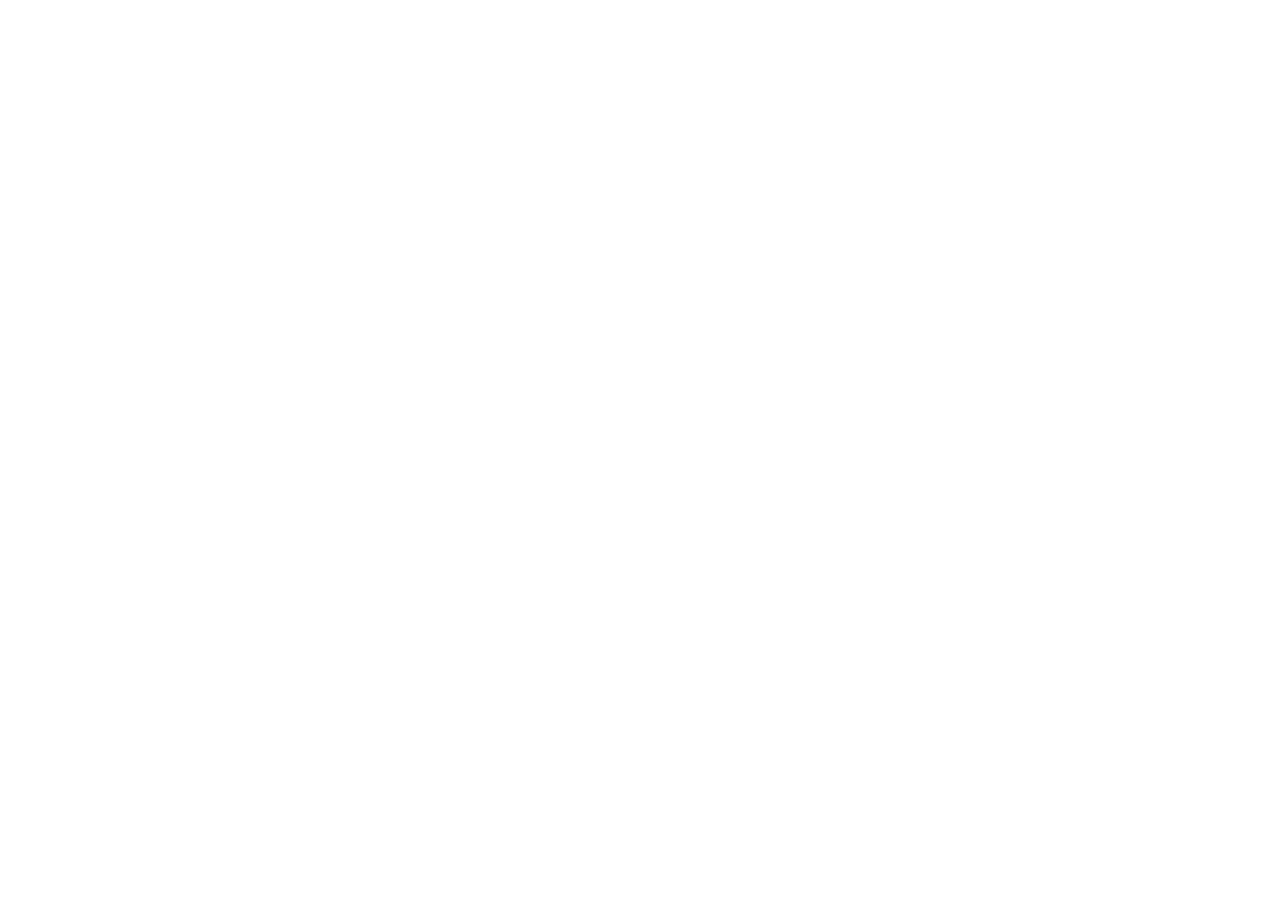
==== Pig Game/index.html @ f0e1529d "Add Some Projects" ====
<!DOCTYPE html>
<html lang="en">

<head>
    <meta charset="UTF-8">
    <meta name="viewport" content="width=device-width, initial-scale=1.0">
    <title>Pig Game</title>
    <script src="script.js" defer></script>
</head>

<body>

</body>

</html>
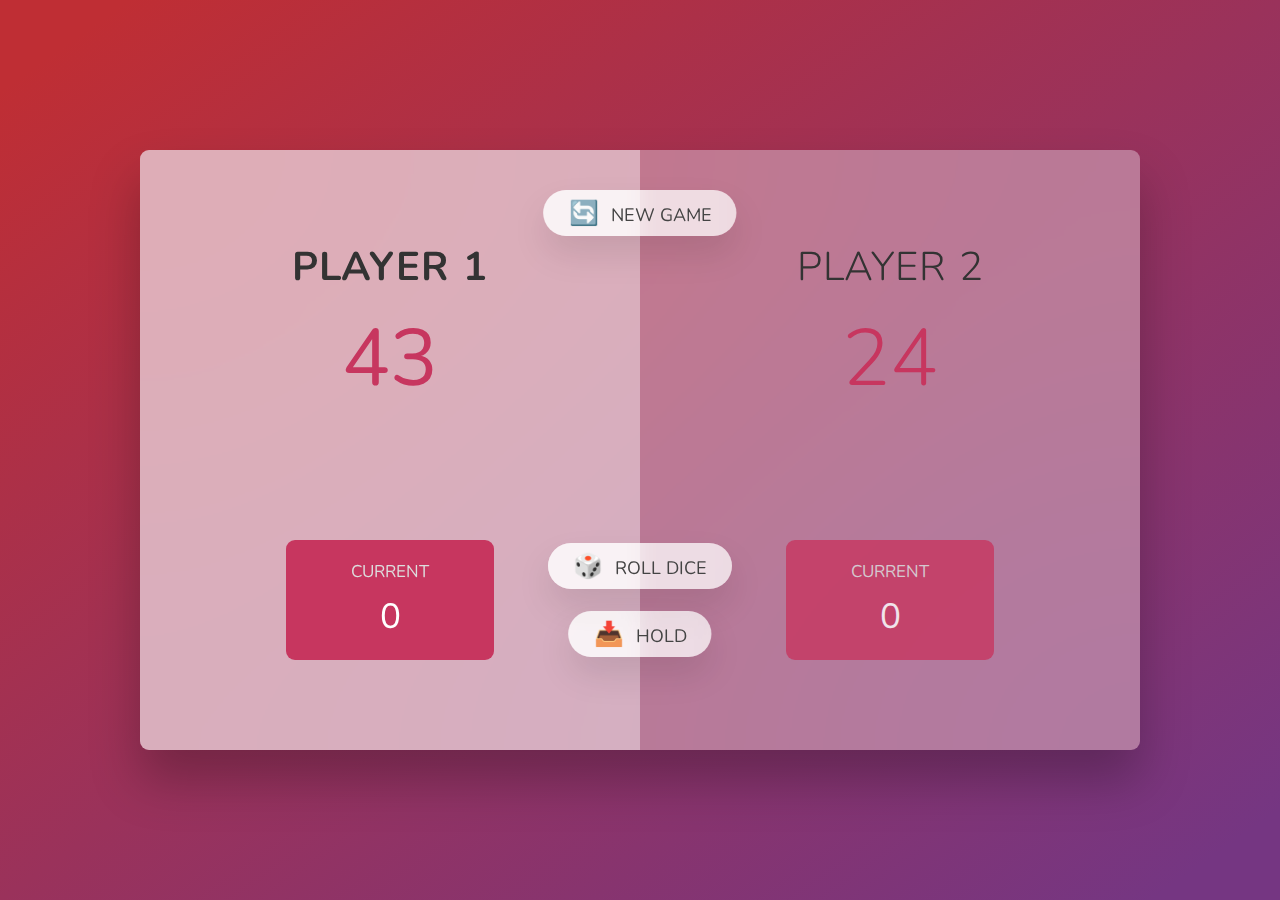
==== commit ece71176: "pushing the pig game" ====
--- a/Pig Game/index.html
+++ b/Pig Game/index.html
@@ -2,14 +2,39 @@
 <html lang="en">
 
 <head>
-    <meta charset="UTF-8">
-    <meta name="viewport" content="width=device-width, initial-scale=1.0">
-    <title>Pig Game</title>
-    <script src="script.js" defer></script>
+  <meta charset="UTF-8" />
+  <meta name="viewport" content="width=device-width, initial-scale=1.0" />
+  <meta http-equiv="X-UA-Compatible" content="ie=edge" />
+  <link rel="stylesheet" href="style.css" />
+  <title>Pig Game</title>
+  <script src="script.js" defer></script>
+
 </head>
 
 <body>
+  <main>
+    <section class="player player--0 player--active">
+      <h2 class="name" id="name--0">Player 1</h2>
+      <p class="score" id="score--0">43</p>
+      <div class="current">
+        <p class="current-label">Current</p>
+        <p class="current-score" id="current--0">0</p>
+      </div>
+    </section>
+    <section class="player player--1">
+      <h2 class="name" id="name--1">Player 2</h2>
+      <p class="score" id="score--1">24</p>
+      <div class="current">
+        <p class="current-label">Current</p>
+        <p class="current-score" id="current--1">0</p>
+      </div>
+    </section>
 
+    <img src="dice-5.png" alt="Playing dice" class="dice" />
+    <button class="btn btn--new">🔄 New game</button>
+    <button class="btn btn--roll">🎲 Roll dice</button>
+    <button class="btn btn--hold">📥 Hold</button>
+  </main>
 </body>
 
 </html>--- a/Pig Game/style.css
+++ b/Pig Game/style.css
@@ -0,0 +1,171 @@
+@import url('https://fonts.googleapis.com/css2?family=Nunito&display=swap');
+
+* {
+  margin: 0;
+  padding: 0;
+  box-sizing: inherit;
+}
+
+html {
+  font-size: 62.5%;
+  box-sizing: border-box;
+}
+
+body {
+  font-family: 'Nunito', sans-serif;
+  font-weight: 400;
+  height: 100vh;
+  color: #333;
+  background-image: linear-gradient(to top left, #753682 5%, #bf2e34 95%);
+  display: flex;
+  align-items: center;
+  justify-content: center;
+}
+
+/* LAYOUT */
+main {
+  position: relative;
+  width: 100rem;
+  height: 60rem;
+  background-color: rgba(255, 255, 255, 0.35);
+  backdrop-filter: blur(200px);
+  filter: blur();
+  box-shadow: 0 3rem 5rem rgba(0, 0, 0, 0.25);
+  border-radius: 9px;
+  overflow: hidden;
+  display: flex;
+}
+
+.player {
+  flex: 50%;
+  padding: 9rem;
+  display: flex;
+  flex-direction: column;
+  align-items: center;
+  transition: all 0.75s;
+}
+
+/* ELEMENTS */
+.name {
+  position: relative;
+  font-size: 4rem;
+  text-transform: uppercase;
+  letter-spacing: 1px;
+  word-spacing: 2px;
+  font-weight: 300;
+  margin-bottom: 1rem;
+}
+
+.score {
+  font-size: 8rem;
+  font-weight: 300;
+  color: #c7365f;
+  margin-bottom: auto;
+}
+
+.player--active {
+  background-color: rgba(255, 255, 255, 0.4);
+}
+.player--active .name {
+  font-weight: 700;
+}
+.player--active .score {
+  font-weight: 400;
+}
+
+.player--active .current {
+  opacity: 1;
+}
+
+.current {
+  background-color: #c7365f;
+  opacity: 0.8;
+  border-radius: 9px;
+  color: #fff;
+  width: 65%;
+  padding: 2rem;
+  text-align: center;
+  transition: all 0.75s;
+}
+
+.current-label {
+  text-transform: uppercase;
+  margin-bottom: 1rem;
+  font-size: 1.7rem;
+  color: #ddd;
+}
+
+.current-score {
+  font-size: 3.5rem;
+}
+
+/* ABSOLUTE POSITIONED ELEMENTS */
+.btn {
+  position: absolute;
+  left: 50%;
+  transform: translateX(-50%);
+  color: #444;
+  background: none;
+  border: none;
+  font-family: inherit;
+  font-size: 1.8rem;
+  text-transform: uppercase;
+  cursor: pointer;
+  font-weight: 400;
+  transition: all 0.2s;
+
+  background-color: white;
+  background-color: rgba(255, 255, 255, 0.6);
+  backdrop-filter: blur(10px);
+
+  padding: 0.7rem 2.5rem;
+  border-radius: 50rem;
+  box-shadow: 0 1.75rem 3.5rem rgba(0, 0, 0, 0.1);
+}
+
+.btn::first-letter {
+  font-size: 2.4rem;
+  display: inline-block;
+  margin-right: 0.7rem;
+}
+
+.btn--new {
+  top: 4rem;
+}
+.btn--roll {
+  top: 39.3rem;
+}
+.btn--hold {
+  top: 46.1rem;
+}
+
+.btn:active {
+  transform: translate(-50%, 3px);
+  box-shadow: 0 1rem 2rem rgba(0, 0, 0, 0.15);
+}
+
+.btn:focus {
+  outline: none;
+}
+
+.dice {
+  position: absolute;
+  left: 50%;
+  top: 16.5rem;
+  transform: translateX(-50%);
+  height: 10rem;
+  box-shadow: 0 2rem 5rem rgba(0, 0, 0, 0.2);
+}
+
+.player--winner {
+  background-color: #2f2f2f;
+}
+
+.player--winner .name {
+  font-weight: 700;
+  color: #c7365f;
+}
+
+.hidden {
+  display: none;
+}
